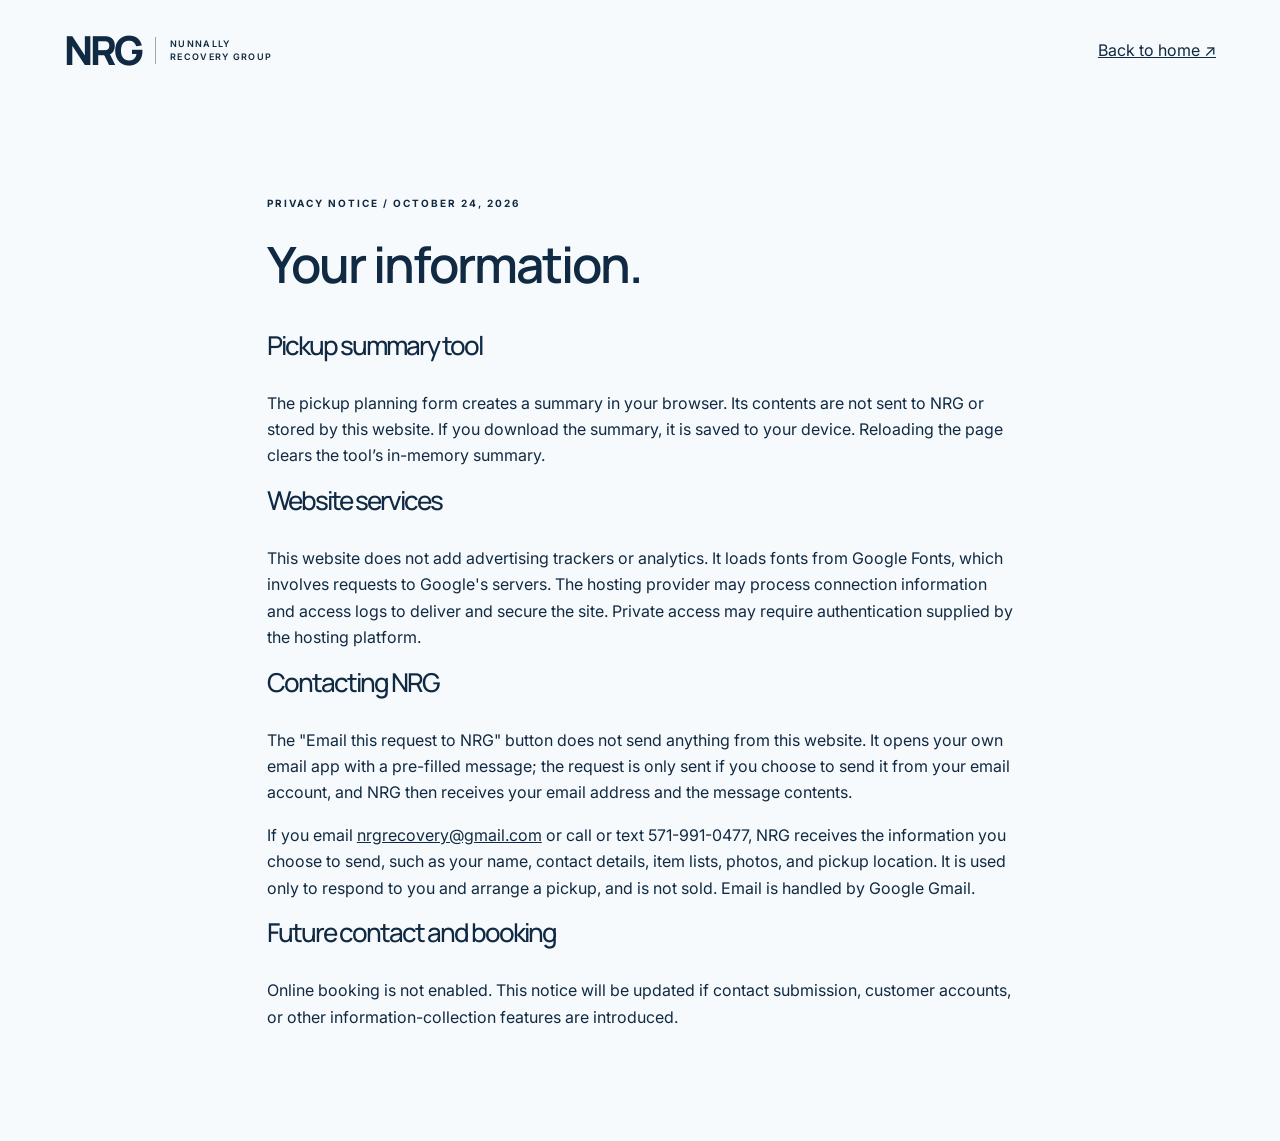
==== privacy.html @ 86917fc9 "Add the NRG static website. Extract the approved pages, styles, script, and favicon into the reposit" ====
<!doctype html><html lang="en"><head><meta charset="utf-8"><meta name="viewport" content="width=device-width,initial-scale=1"><title>Privacy | NRG</title><meta name="description" content="Privacy information for the NRG website and local pickup summary tool."><link rel="stylesheet" href="styles.css"><link rel="icon" href="assets/favicon.svg"></head><body><header><a class="logo" href="index.html">NRG<span>NUNNALLY<br>RECOVERY GROUP</span></a><a href="index.html">Back to home ↗</a></header><main class="section" style="max-width:900px;margin:auto"><p class="eyebrow">PRIVACY NOTICE / OCTOBER 24, 2026</p><h1 style="font-size:50px;letter-spacing:-2px">Your information.</h1><h2 style="font-size:26px;margin-top:40px">Pickup summary tool</h2><p>The pickup planning form creates a summary in your browser. Its contents are not sent to NRG or stored by this website. If you download the summary, it is saved to your device. Reloading the page clears the tool’s in-memory summary.</p><h2 style="font-size:26px">Website services</h2><p>This website does not add advertising trackers or analytics. It loads fonts from Google Fonts, which involves requests to Google's servers. The hosting provider may process connection information and access logs to deliver and secure the site. Private access may require authentication supplied by the hosting platform.</p><h2 style="font-size:26px">Contacting NRG</h2><p>The "Email this request to NRG" button does not send anything from this website. It opens your own email app with a pre-filled message; the request is only sent if you choose to send it from your email account, and NRG then receives your email address and the message contents.</p><p>If you email <a href="mailto:nrgrecovery@gmail.com">nrgrecovery@gmail.com</a> or call or text 571-991-0477, NRG receives the information you choose to send, such as your name, contact details, item lists, photos, and pickup location. It is used only to respond to you and arrange a pickup, and is not sold. Email is handled by Google Gmail.</p><h2 style="font-size:26px">Future contact and booking</h2><p>Online booking is not enabled. This notice will be updated if contact submission, customer accounts, or other information-collection features are introduced.</p></main></body></html>
---- styles.css ----
@import url('https://fonts.googleapis.com/css2?family=Inter:wght@400;500;600;700&family=Manrope:wght@400;500;600;700;800&display=swap');
:root{--navy:#102a43;--blue:#89cff0;--paper:#f7fafc;--muted:#52606d;--line:#d6e1e8}*{box-sizing:border-box}html{scroll-behavior:smooth;scroll-padding-top:100px}body{margin:0;background:var(--paper);color:var(--navy);font:16px/1.65 Inter,Arial,sans-serif}h1,h2,h3,.logo{font-family:Manrope,Arial,sans-serif}a{color:inherit}header{height:100px;display:flex;align-items:center;justify-content:space-between;padding:0 5%;background:var(--paper)}.logo{display:flex;gap:14px;align-items:center;text-decoration:none;font-size:40px;font-weight:800;letter-spacing:-3px;line-height:1}.logo span{font:600 9px/1.5 Inter,Arial,sans-serif;letter-spacing:1.3px;border-left:1px solid #97a9b8;padding-left:14px}nav{display:flex;gap:28px}nav a{text-decoration:none;font-size:13px;font-weight:600}.button{display:inline-flex;align-items:center;justify-content:space-between;gap:35px;padding:17px 24px;background:var(--navy);color:white;text-decoration:none;border:0;border-radius:3px;font:600 14px Inter,Arial;cursor:pointer}.small{padding:13px 18px}.button span{font-size:22px}.light{background:var(--blue);color:var(--navy)}.hero{display:grid;grid-template-columns:1.1fr 1fr;background:var(--navy);color:white;min-height:650px;overflow:hidden}.hero-copy{padding:75px 0 40px 9%}.eyebrow{font-size:10px;font-weight:700;letter-spacing:2px;margin:0 0 26px}.hero .eyebrow{color:var(--blue)}.dot{display:inline-block;width:7px;height:7px;border-radius:50%;background:var(--blue);margin-right:9px}h1{font-size:clamp(54px,6.5vw,100px);line-height:1.04;letter-spacing:-5px;font-weight:600;margin:0 0 28px}h1 em{font-style:normal;color:var(--blue)}.intro{font-size:17px;line-height:1.8;max-width:490px}.hero .intro{color:#c7d9e6;margin-bottom:30px}.hero-foot{font-size:9px;letter-spacing:2px;color:#c7d9e6;margin-top:62px}.hero-foot span{margin:0 18px;color:var(--blue)}.hero-art{position:relative;min-height:600px;background:radial-gradient(ellipse at center,#24557855,transparent 65%);overflow:hidden}.orbit{position:absolute;border:1px solid #89cff055;border-radius:50%;left:50%;top:46%;transform:translate(-50%,-50%) rotate(-32deg);width:86%;height:60%}.two{transform:translate(-50%,-50%) rotate(32deg)}.three{width:58%;height:85%;transform:translate(-50%,-50%) rotate(0deg)}.art-center{position:absolute;left:50%;top:46%;transform:translate(-50%,-50%);font:800 clamp(70px,9vw,140px) Manrope,Arial;letter-spacing:-10px;color:var(--blue)}.art-center span{display:block;text-align:center;font:9px Inter;letter-spacing:3px}.orbit-label{position:absolute;font-size:9px;letter-spacing:1.5px;background:var(--navy);padding:10px;border:1px solid #89cff044}.label-a{top:17%;left:12%}.label-b{right:5%;top:50%}.label-c{bottom:18%;left:15%}.art-caption{position:absolute;bottom:28px;right:30px;color:#89cff0aa;font-size:9px;letter-spacing:2px}.ticker{display:flex;align-items:center;justify-content:space-between;gap:20px;padding:23px 5%;background:var(--blue);font-size:12px;font-weight:600}.ticker b{font-size:22px}.section{padding:95px 6%}.section-head{display:grid;grid-template-columns:.65fr 1.4fr 1fr;gap:35px;align-items:start}.section-head p:last-child{font-size:14px;color:var(--muted);max-width:340px}h2{font-size:clamp(32px,3.5vw,50px);font-weight:500;letter-spacing:-2px;line-height:1.16;margin:0 0 30px}h3{font-size:22px;letter-spacing:-.6px;line-height:1.3;margin:18px 0 14px}.services{display:grid;grid-template-columns:repeat(3,1fr);margin-top:40px;border-top:1px solid var(--line);border-bottom:1px solid var(--line)}.services article{padding:35px 30px 30px;border-right:1px solid var(--line)}.services article:first-child{padding-left:0}.services article:last-child{border:0}.service-top{height:80px;display:flex;justify-content:space-between;align-items:start}.service-top>span:first-child{font-size:12px}.service-top svg{width:65px;fill:none;stroke:var(--navy);stroke-width:2}.services p,.services li{font-size:14px;color:var(--muted)}.services ul{padding-left:16px;margin:24px 0}.services li{margin:8px 0}.services a,.text-link{font-size:13px;font-weight:700;text-underline-offset:6px}.badge{font-size:8px;letter-spacing:1px;border:1px solid #b4c8d5;border-radius:20px;padding:5px 9px}.future{background:#eaf5fb66}.services .note{font-size:12px}.approach{background:#eaf5fb;display:grid;grid-template-columns:1fr 1fr;gap:10%}.steps{list-style:none;padding:0;margin:0}.steps li{display:flex;gap:25px;padding:0 0 27px;margin-bottom:27px;border-bottom:1px solid #c1d6e3}.steps li:last-child{margin-bottom:0}.steps span{font-size:12px;padding-top:4px}.steps h3{margin:0 0 10px}.steps p{font-size:14px;color:var(--muted);margin:0}.areas{display:grid;grid-template-columns:1fr 1fr;gap:10%}.areas>div>p:last-child{max-width:470px;color:var(--muted)}.locations article{padding:25px 0;border-top:1px solid var(--line)}.locations span{font-size:10px;letter-spacing:2px}.locations p{font-size:14px;color:var(--muted)}.faq{padding-top:0;max-width:1000px;margin:auto}details{padding:21px 0;border-top:1px solid var(--line)}summary{font-weight:600;cursor:pointer}details p{color:var(--muted);font-size:14px;max-width:750px}.request{background:var(--navy);color:white;display:grid;grid-template-columns:1fr 1.2fr;gap:10%}.request .eyebrow{color:var(--blue)}.request h2{font-size:clamp(42px,5vw,70px)}.request p{color:#c4d8e5}.availability{font-size:13px;max-width:350px;margin-top:30px}form label{display:block;font-size:12px;color:#d8e7f0;margin-bottom:20px}input,select,textarea{width:100%;padding:14px;margin-top:8px;border:1px solid #506779;border-radius:3px;background:#1a364e;color:white;font:14px Inter,Arial}input::placeholder,textarea::placeholder{color:#a5bac9}textarea{min-height:110px;resize:vertical}.form-row{display:grid;grid-template-columns:1fr 1fr;gap:18px}.form-note{font-size:11px}pre{white-space:pre-wrap;overflow-wrap:anywhere;font:14px/1.6 Inter,Arial;background:#1a364e;padding:20px}#result{border-top:1px solid #506779;margin-top:30px}footer{padding:40px 5%;display:flex;align-items:center;gap:30px;justify-content:space-between}footer p,footer a:not(.logo),footer small{font-size:11px}a:hover{opacity:.8}button:hover{filter:brightness(1.1)}:focus-visible{outline:3px solid #2b8bbb;outline-offset:5px}.skip{position:absolute;top:-100px}.skip:focus{top:0;background:white;padding:15px;z-index:20}@media(max-width:900px){header{height:auto;padding:24px 5%;flex-wrap:wrap;gap:20px}nav{order:3;width:100%;justify-content:space-between;gap:10px}.hero{grid-template-columns:1fr}.hero-copy{padding:60px 6% 20px}.hero-art{min-height:350px}.hero-foot{margin-top:35px}.art-center{font-size:100px}.section-head{grid-template-columns:1fr}.section-head>*{margin:0}.section-head{gap:20px}.services{grid-template-columns:1fr}.services article,.services article:first-child{padding:28px 20px;border-right:0;border-bottom:1px solid var(--line)}.service-top{height:60px}.approach,.areas,.request{grid-template-columns:1fr;gap:40px}.section{padding:60px 6%}.ticker{flex-wrap:wrap;justify-content:center}.ticker span{font-size:10px}.ticker b:last-of-type{display:none}footer{flex-wrap:wrap}.hero-copy h1{letter-spacing:-3px}.form-row{grid-template-columns:1fr;gap:0}.faq{padding-top:0}}@media(prefers-reduced-motion:reduce){html{scroll-behavior:auto}}
.availability a{color:var(--blue)}
#contact h3 a{color:inherit;text-decoration-color:var(--blue);text-underline-offset:4px;word-break:break-word}
footer a[href^="mailto"]{word-break:break-word}
.result-actions{display:flex;flex-wrap:wrap;gap:12px;margin-top:16px}
.button.secondary{background:transparent;color:white;border:1px solid var(--blue)}
.form-note a,#result p a{color:var(--blue)}
#result a.button.light{color:var(--navy)}
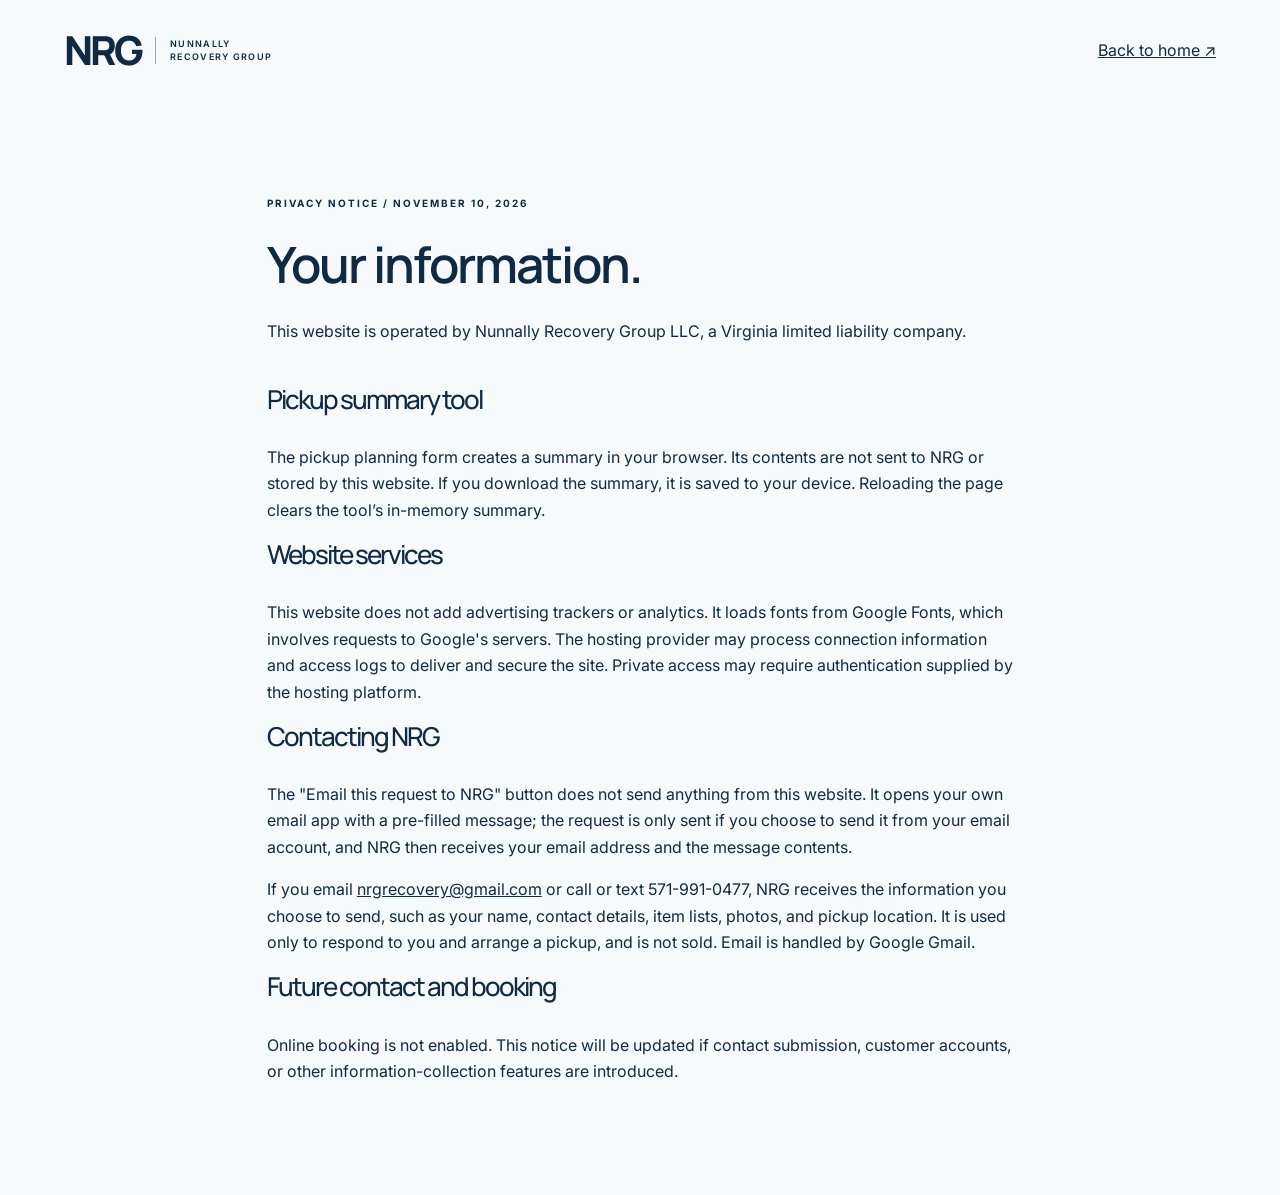
==== commit 8bd5bb5e: "Add the LLC legal name and a social preview image. Name the company Nunnally Recovery Group LLC in t" ====
--- a/privacy.html
+++ b/privacy.html
@@ -1 +1 @@
-<!doctype html><html lang="en"><head><meta charset="utf-8"><meta name="viewport" content="width=device-width,initial-scale=1"><title>Privacy | NRG</title><meta name="description" content="Privacy information for the NRG website and local pickup summary tool."><link rel="stylesheet" href="styles.css"><link rel="icon" href="assets/favicon.svg"></head><body><header><a class="logo" href="index.html">NRG<span>NUNNALLY<br>RECOVERY GROUP</span></a><a href="index.html">Back to home ↗</a></header><main class="section" style="max-width:900px;margin:auto"><p class="eyebrow">PRIVACY NOTICE / OCTOBER 24, 2026</p><h1 style="font-size:50px;letter-spacing:-2px">Your information.</h1><h2 style="font-size:26px;margin-top:40px">Pickup summary tool</h2><p>The pickup planning form creates a summary in your browser. Its contents are not sent to NRG or stored by this website. If you download the summary, it is saved to your device. Reloading the page clears the tool’s in-memory summary.</p><h2 style="font-size:26px">Website services</h2><p>This website does not add advertising trackers or analytics. It loads fonts from Google Fonts, which involves requests to Google's servers. The hosting provider may process connection information and access logs to deliver and secure the site. Private access may require authentication supplied by the hosting platform.</p><h2 style="font-size:26px">Contacting NRG</h2><p>The "Email this request to NRG" button does not send anything from this website. It opens your own email app with a pre-filled message; the request is only sent if you choose to send it from your email account, and NRG then receives your email address and the message contents.</p><p>If you email <a href="mailto:nrgrecovery@gmail.com">nrgrecovery@gmail.com</a> or call or text 571-991-0477, NRG receives the information you choose to send, such as your name, contact details, item lists, photos, and pickup location. It is used only to respond to you and arrange a pickup, and is not sold. Email is handled by Google Gmail.</p><h2 style="font-size:26px">Future contact and booking</h2><p>Online booking is not enabled. This notice will be updated if contact submission, customer accounts, or other information-collection features are introduced.</p></main></body></html>
+<!doctype html><html lang="en"><head><meta charset="utf-8"><meta name="viewport" content="width=device-width,initial-scale=1"><title>Privacy | Nunnally Recovery Group LLC</title><meta name="description" content="Privacy information for the Nunnally Recovery Group LLC website and local pickup summary tool."><link rel="canonical" href="https://jaylennunnally.github.io/NRGrecoverygroup/privacy.html"><meta property="og:type" content="website"><meta property="og:site_name" content="Nunnally Recovery Group LLC"><meta property="og:title" content="Privacy | Nunnally Recovery Group LLC"><meta property="og:description" content="Privacy information for the Nunnally Recovery Group LLC website and local pickup summary tool."><meta property="og:url" content="https://jaylennunnally.github.io/NRGrecoverygroup/privacy.html"><meta property="og:image" content="https://jaylennunnally.github.io/NRGrecoverygroup/assets/og-preview.png"><meta property="og:image:type" content="image/png"><meta property="og:image:width" content="1200"><meta property="og:image:height" content="630"><meta property="og:image:alt" content="Nunnally Recovery Group LLC. Recover More. Waste Less."><meta property="og:locale" content="en_US"><meta name="twitter:card" content="summary_large_image"><meta name="twitter:title" content="Privacy | Nunnally Recovery Group LLC"><meta name="twitter:description" content="Privacy information for the Nunnally Recovery Group LLC website and local pickup summary tool."><meta name="twitter:image" content="https://jaylennunnally.github.io/NRGrecoverygroup/assets/og-preview.png"><meta name="twitter:image:alt" content="Nunnally Recovery Group LLC. Recover More. Waste Less."><link rel="stylesheet" href="styles.css"><link rel="icon" href="assets/favicon.svg"></head><body><header><a class="logo" href="index.html">NRG<span>NUNNALLY<br>RECOVERY GROUP</span></a><a href="index.html">Back to home ↗</a></header><main class="section" style="max-width:900px;margin:auto"><p class="eyebrow">PRIVACY NOTICE / NOVEMBER 10, 2026</p><h1 style="font-size:50px;letter-spacing:-2px">Your information.</h1><p>This website is operated by Nunnally Recovery Group LLC, a Virginia limited liability company.</p><h2 style="font-size:26px;margin-top:40px">Pickup summary tool</h2><p>The pickup planning form creates a summary in your browser. Its contents are not sent to NRG or stored by this website. If you download the summary, it is saved to your device. Reloading the page clears the tool’s in-memory summary.</p><h2 style="font-size:26px">Website services</h2><p>This website does not add advertising trackers or analytics. It loads fonts from Google Fonts, which involves requests to Google's servers. The hosting provider may process connection information and access logs to deliver and secure the site. Private access may require authentication supplied by the hosting platform.</p><h2 style="font-size:26px">Contacting NRG</h2><p>The "Email this request to NRG" button does not send anything from this website. It opens your own email app with a pre-filled message; the request is only sent if you choose to send it from your email account, and NRG then receives your email address and the message contents.</p><p>If you email <a href="mailto:nrgrecovery@gmail.com">nrgrecovery@gmail.com</a> or call or text 571-991-0477, NRG receives the information you choose to send, such as your name, contact details, item lists, photos, and pickup location. It is used only to respond to you and arrange a pickup, and is not sold. Email is handled by Google Gmail.</p><h2 style="font-size:26px">Future contact and booking</h2><p>Online booking is not enabled. This notice will be updated if contact submission, customer accounts, or other information-collection features are introduced.</p></main></body></html>
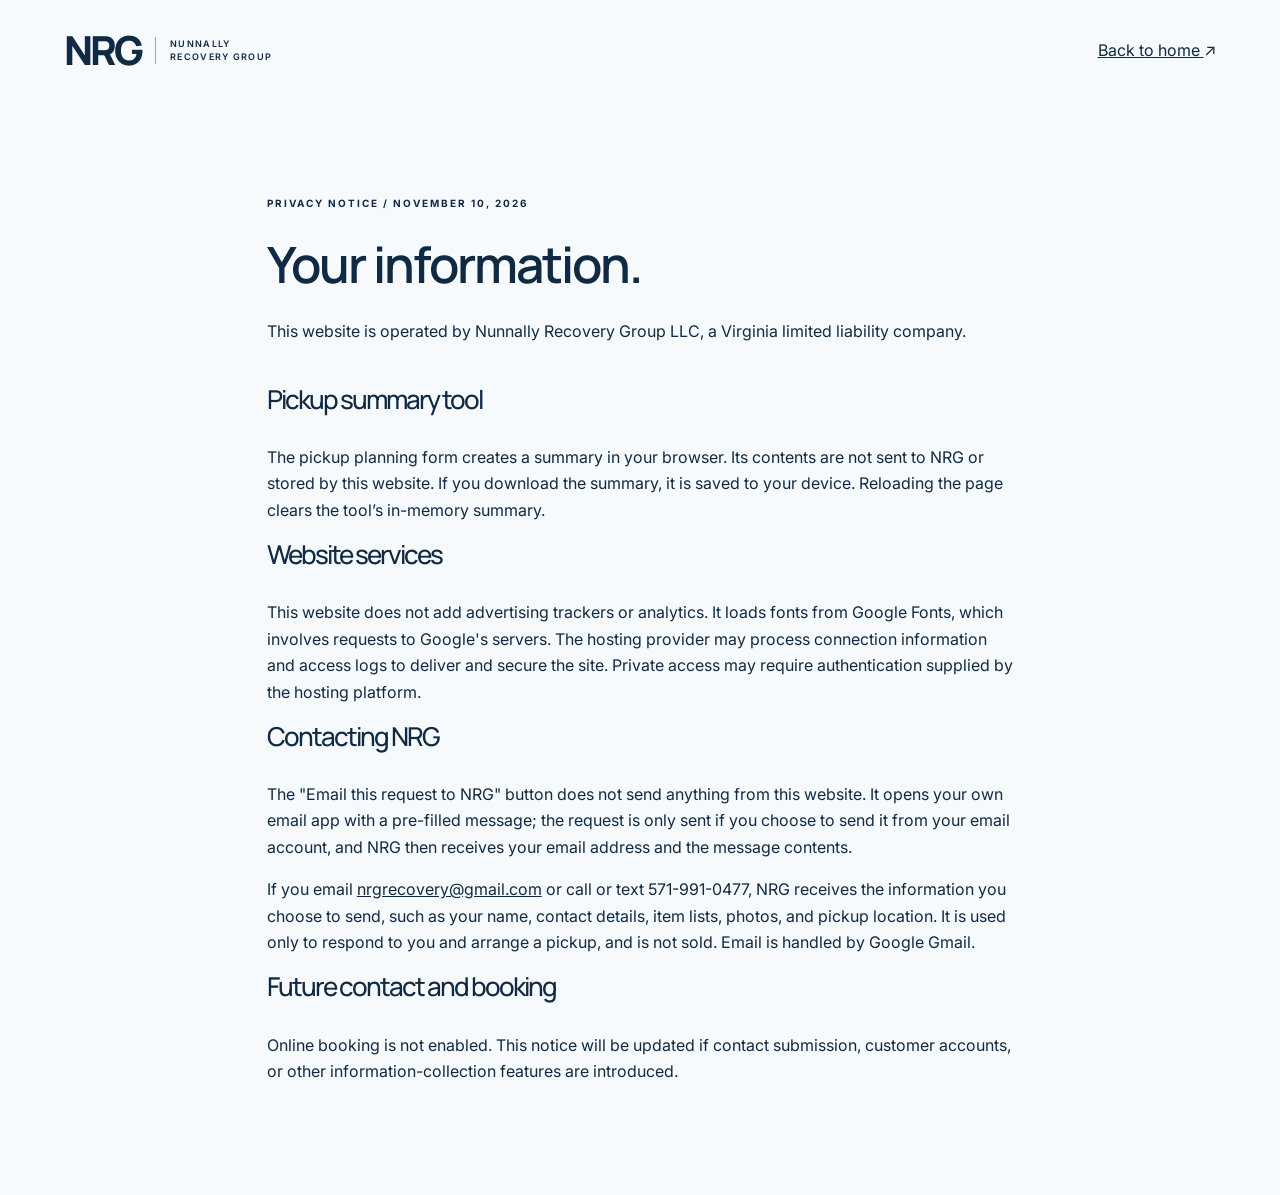
==== commit ad4cec1d: "Replace emoji-prone arrows with drawn icons. iOS shows the northeast and down arrows as Apple emoji." ====
--- a/privacy.html
+++ b/privacy.html
@@ -1 +1 @@
-<!doctype html><html lang="en"><head><meta charset="utf-8"><meta name="viewport" content="width=device-width,initial-scale=1"><title>Privacy | Nunnally Recovery Group LLC</title><meta name="description" content="Privacy information for the Nunnally Recovery Group LLC website and local pickup summary tool."><link rel="canonical" href="https://jaylennunnally.github.io/NRGrecoverygroup/privacy.html"><meta property="og:type" content="website"><meta property="og:site_name" content="Nunnally Recovery Group LLC"><meta property="og:title" content="Privacy | Nunnally Recovery Group LLC"><meta property="og:description" content="Privacy information for the Nunnally Recovery Group LLC website and local pickup summary tool."><meta property="og:url" content="https://jaylennunnally.github.io/NRGrecoverygroup/privacy.html"><meta property="og:image" content="https://jaylennunnally.github.io/NRGrecoverygroup/assets/og-preview.png"><meta property="og:image:type" content="image/png"><meta property="og:image:width" content="1200"><meta property="og:image:height" content="630"><meta property="og:image:alt" content="Nunnally Recovery Group LLC. Recover More. Waste Less."><meta property="og:locale" content="en_US"><meta name="twitter:card" content="summary_large_image"><meta name="twitter:title" content="Privacy | Nunnally Recovery Group LLC"><meta name="twitter:description" content="Privacy information for the Nunnally Recovery Group LLC website and local pickup summary tool."><meta name="twitter:image" content="https://jaylennunnally.github.io/NRGrecoverygroup/assets/og-preview.png"><meta name="twitter:image:alt" content="Nunnally Recovery Group LLC. Recover More. Waste Less."><link rel="stylesheet" href="styles.css"><link rel="icon" href="assets/favicon.svg"></head><body><header><a class="logo" href="index.html">NRG<span>NUNNALLY<br>RECOVERY GROUP</span></a><a href="index.html">Back to home ↗</a></header><main class="section" style="max-width:900px;margin:auto"><p class="eyebrow">PRIVACY NOTICE / NOVEMBER 10, 2026</p><h1 style="font-size:50px;letter-spacing:-2px">Your information.</h1><p>This website is operated by Nunnally Recovery Group LLC, a Virginia limited liability company.</p><h2 style="font-size:26px;margin-top:40px">Pickup summary tool</h2><p>The pickup planning form creates a summary in your browser. Its contents are not sent to NRG or stored by this website. If you download the summary, it is saved to your device. Reloading the page clears the tool’s in-memory summary.</p><h2 style="font-size:26px">Website services</h2><p>This website does not add advertising trackers or analytics. It loads fonts from Google Fonts, which involves requests to Google's servers. The hosting provider may process connection information and access logs to deliver and secure the site. Private access may require authentication supplied by the hosting platform.</p><h2 style="font-size:26px">Contacting NRG</h2><p>The "Email this request to NRG" button does not send anything from this website. It opens your own email app with a pre-filled message; the request is only sent if you choose to send it from your email account, and NRG then receives your email address and the message contents.</p><p>If you email <a href="mailto:nrgrecovery@gmail.com">nrgrecovery@gmail.com</a> or call or text 571-991-0477, NRG receives the information you choose to send, such as your name, contact details, item lists, photos, and pickup location. It is used only to respond to you and arrange a pickup, and is not sold. Email is handled by Google Gmail.</p><h2 style="font-size:26px">Future contact and booking</h2><p>Online booking is not enabled. This notice will be updated if contact submission, customer accounts, or other information-collection features are introduced.</p></main></body></html>
+<!doctype html><html lang="en"><head><meta charset="utf-8"><meta name="viewport" content="width=device-width,initial-scale=1"><title>Privacy | Nunnally Recovery Group LLC</title><meta name="description" content="Privacy information for the Nunnally Recovery Group LLC website and local pickup summary tool."><link rel="canonical" href="https://jaylennunnally.github.io/NRGrecoverygroup/privacy.html"><meta property="og:type" content="website"><meta property="og:site_name" content="Nunnally Recovery Group LLC"><meta property="og:title" content="Privacy | Nunnally Recovery Group LLC"><meta property="og:description" content="Privacy information for the Nunnally Recovery Group LLC website and local pickup summary tool."><meta property="og:url" content="https://jaylennunnally.github.io/NRGrecoverygroup/privacy.html"><meta property="og:image" content="https://jaylennunnally.github.io/NRGrecoverygroup/assets/og-preview.png"><meta property="og:image:type" content="image/png"><meta property="og:image:width" content="1200"><meta property="og:image:height" content="630"><meta property="og:image:alt" content="Nunnally Recovery Group LLC. Recover More. Waste Less."><meta property="og:locale" content="en_US"><meta name="twitter:card" content="summary_large_image"><meta name="twitter:title" content="Privacy | Nunnally Recovery Group LLC"><meta name="twitter:description" content="Privacy information for the Nunnally Recovery Group LLC website and local pickup summary tool."><meta name="twitter:image" content="https://jaylennunnally.github.io/NRGrecoverygroup/assets/og-preview.png"><meta name="twitter:image:alt" content="Nunnally Recovery Group LLC. Recover More. Waste Less."><link rel="stylesheet" href="styles.css"><link rel="icon" href="assets/favicon.svg"></head><body><header><a class="logo" href="index.html">NRG<span>NUNNALLY<br>RECOVERY GROUP</span></a><a href="index.html">Back to home <svg class="icon" width="0.7754em" height="1em" viewBox="0 0 1588 2048" aria-hidden="true"><g transform="translate(0 1984) scale(1 -1)"><path fill="currentColor" d="M1338 196H1172V494Q1172 583 1179.5 693.0Q1187 803 1198 896Q1167 851 1134.5 808.0Q1102 765 1064 727L339 1L221 119L947 844Q985 882 1028.0 914.5Q1071 947 1116 978Q1023 967 913.0 959.5Q803 952 714 952H416V1118H1338Z"/></g></svg></a></header><main class="section" style="max-width:900px;margin:auto"><p class="eyebrow">PRIVACY NOTICE / NOVEMBER 10, 2026</p><h1 style="font-size:50px;letter-spacing:-2px">Your information.</h1><p>This website is operated by Nunnally Recovery Group LLC, a Virginia limited liability company.</p><h2 style="font-size:26px;margin-top:40px">Pickup summary tool</h2><p>The pickup planning form creates a summary in your browser. Its contents are not sent to NRG or stored by this website. If you download the summary, it is saved to your device. Reloading the page clears the tool’s in-memory summary.</p><h2 style="font-size:26px">Website services</h2><p>This website does not add advertising trackers or analytics. It loads fonts from Google Fonts, which involves requests to Google's servers. The hosting provider may process connection information and access logs to deliver and secure the site. Private access may require authentication supplied by the hosting platform.</p><h2 style="font-size:26px">Contacting NRG</h2><p>The "Email this request to NRG" button does not send anything from this website. It opens your own email app with a pre-filled message; the request is only sent if you choose to send it from your email account, and NRG then receives your email address and the message contents.</p><p>If you email <a href="mailto:nrgrecovery@gmail.com">nrgrecovery@gmail.com</a> or call or text 571-991-0477, NRG receives the information you choose to send, such as your name, contact details, item lists, photos, and pickup location. It is used only to respond to you and arrange a pickup, and is not sold. Email is handled by Google Gmail.</p><h2 style="font-size:26px">Future contact and booking</h2><p>Online booking is not enabled. This notice will be updated if contact submission, customer accounts, or other information-collection features are introduced.</p></main></body></html>
--- a/styles.css
+++ b/styles.css
@@ -1,5 +1,5 @@
 @import url('https://fonts.googleapis.com/css2?family=Inter:wght@400;500;600;700&family=Manrope:wght@400;500;600;700;800&display=swap');
-:root{--navy:#102a43;--blue:#89cff0;--paper:#f7fafc;--muted:#52606d;--line:#d6e1e8}*{box-sizing:border-box}html{scroll-behavior:smooth;scroll-padding-top:100px}body{margin:0;background:var(--paper);color:var(--navy);font:16px/1.65 Inter,Arial,sans-serif}h1,h2,h3,.logo{font-family:Manrope,Arial,sans-serif}a{color:inherit}header{height:100px;display:flex;align-items:center;justify-content:space-between;padding:0 5%;background:var(--paper)}.logo{display:flex;gap:14px;align-items:center;text-decoration:none;font-size:40px;font-weight:800;letter-spacing:-3px;line-height:1}.logo span{font:600 9px/1.5 Inter,Arial,sans-serif;letter-spacing:1.3px;border-left:1px solid #97a9b8;padding-left:14px}nav{display:flex;gap:28px}nav a{text-decoration:none;font-size:13px;font-weight:600}.button{display:inline-flex;align-items:center;justify-content:space-between;gap:35px;padding:17px 24px;background:var(--navy);color:white;text-decoration:none;border:0;border-radius:3px;font:600 14px Inter,Arial;cursor:pointer}.small{padding:13px 18px}.button span{font-size:22px}.light{background:var(--blue);color:var(--navy)}.hero{display:grid;grid-template-columns:1.1fr 1fr;background:var(--navy);color:white;min-height:650px;overflow:hidden}.hero-copy{padding:75px 0 40px 9%}.eyebrow{font-size:10px;font-weight:700;letter-spacing:2px;margin:0 0 26px}.hero .eyebrow{color:var(--blue)}.dot{display:inline-block;width:7px;height:7px;border-radius:50%;background:var(--blue);margin-right:9px}h1{font-size:clamp(54px,6.5vw,100px);line-height:1.04;letter-spacing:-5px;font-weight:600;margin:0 0 28px}h1 em{font-style:normal;color:var(--blue)}.intro{font-size:17px;line-height:1.8;max-width:490px}.hero .intro{color:#c7d9e6;margin-bottom:30px}.hero-foot{font-size:9px;letter-spacing:2px;color:#c7d9e6;margin-top:62px}.hero-foot span{margin:0 18px;color:var(--blue)}.hero-art{position:relative;min-height:600px;background:radial-gradient(ellipse at center,#24557855,transparent 65%);overflow:hidden}.orbit{position:absolute;border:1px solid #89cff055;border-radius:50%;left:50%;top:46%;transform:translate(-50%,-50%) rotate(-32deg);width:86%;height:60%}.two{transform:translate(-50%,-50%) rotate(32deg)}.three{width:58%;height:85%;transform:translate(-50%,-50%) rotate(0deg)}.art-center{position:absolute;left:50%;top:46%;transform:translate(-50%,-50%);font:800 clamp(70px,9vw,140px) Manrope,Arial;letter-spacing:-10px;color:var(--blue)}.art-center span{display:block;text-align:center;font:9px Inter;letter-spacing:3px}.orbit-label{position:absolute;font-size:9px;letter-spacing:1.5px;background:var(--navy);padding:10px;border:1px solid #89cff044}.label-a{top:17%;left:12%}.label-b{right:5%;top:50%}.label-c{bottom:18%;left:15%}.art-caption{position:absolute;bottom:28px;right:30px;color:#89cff0aa;font-size:9px;letter-spacing:2px}.ticker{display:flex;align-items:center;justify-content:space-between;gap:20px;padding:23px 5%;background:var(--blue);font-size:12px;font-weight:600}.ticker b{font-size:22px}.section{padding:95px 6%}.section-head{display:grid;grid-template-columns:.65fr 1.4fr 1fr;gap:35px;align-items:start}.section-head p:last-child{font-size:14px;color:var(--muted);max-width:340px}h2{font-size:clamp(32px,3.5vw,50px);font-weight:500;letter-spacing:-2px;line-height:1.16;margin:0 0 30px}h3{font-size:22px;letter-spacing:-.6px;line-height:1.3;margin:18px 0 14px}.services{display:grid;grid-template-columns:repeat(3,1fr);margin-top:40px;border-top:1px solid var(--line);border-bottom:1px solid var(--line)}.services article{padding:35px 30px 30px;border-right:1px solid var(--line)}.services article:first-child{padding-left:0}.services article:last-child{border:0}.service-top{height:80px;display:flex;justify-content:space-between;align-items:start}.service-top>span:first-child{font-size:12px}.service-top svg{width:65px;fill:none;stroke:var(--navy);stroke-width:2}.services p,.services li{font-size:14px;color:var(--muted)}.services ul{padding-left:16px;margin:24px 0}.services li{margin:8px 0}.services a,.text-link{font-size:13px;font-weight:700;text-underline-offset:6px}.badge{font-size:8px;letter-spacing:1px;border:1px solid #b4c8d5;border-radius:20px;padding:5px 9px}.future{background:#eaf5fb66}.services .note{font-size:12px}.approach{background:#eaf5fb;display:grid;grid-template-columns:1fr 1fr;gap:10%}.steps{list-style:none;padding:0;margin:0}.steps li{display:flex;gap:25px;padding:0 0 27px;margin-bottom:27px;border-bottom:1px solid #c1d6e3}.steps li:last-child{margin-bottom:0}.steps span{font-size:12px;padding-top:4px}.steps h3{margin:0 0 10px}.steps p{font-size:14px;color:var(--muted);margin:0}.areas{display:grid;grid-template-columns:1fr 1fr;gap:10%}.areas>div>p:last-child{max-width:470px;color:var(--muted)}.locations article{padding:25px 0;border-top:1px solid var(--line)}.locations span{font-size:10px;letter-spacing:2px}.locations p{font-size:14px;color:var(--muted)}.faq{padding-top:0;max-width:1000px;margin:auto}details{padding:21px 0;border-top:1px solid var(--line)}summary{font-weight:600;cursor:pointer}details p{color:var(--muted);font-size:14px;max-width:750px}.request{background:var(--navy);color:white;display:grid;grid-template-columns:1fr 1.2fr;gap:10%}.request .eyebrow{color:var(--blue)}.request h2{font-size:clamp(42px,5vw,70px)}.request p{color:#c4d8e5}.availability{font-size:13px;max-width:350px;margin-top:30px}form label{display:block;font-size:12px;color:#d8e7f0;margin-bottom:20px}input,select,textarea{width:100%;padding:14px;margin-top:8px;border:1px solid #506779;border-radius:3px;background:#1a364e;color:white;font:14px Inter,Arial}input::placeholder,textarea::placeholder{color:#a5bac9}textarea{min-height:110px;resize:vertical}.form-row{display:grid;grid-template-columns:1fr 1fr;gap:18px}.form-note{font-size:11px}pre{white-space:pre-wrap;overflow-wrap:anywhere;font:14px/1.6 Inter,Arial;background:#1a364e;padding:20px}#result{border-top:1px solid #506779;margin-top:30px}footer{padding:40px 5%;display:flex;align-items:center;gap:30px;justify-content:space-between}footer p,footer a:not(.logo),footer small{font-size:11px}a:hover{opacity:.8}button:hover{filter:brightness(1.1)}:focus-visible{outline:3px solid #2b8bbb;outline-offset:5px}.skip{position:absolute;top:-100px}.skip:focus{top:0;background:white;padding:15px;z-index:20}@media(max-width:900px){header{height:auto;padding:24px 5%;flex-wrap:wrap;gap:20px}nav{order:3;width:100%;justify-content:space-between;gap:10px}.hero{grid-template-columns:1fr}.hero-copy{padding:60px 6% 20px}.hero-art{min-height:350px}.hero-foot{margin-top:35px}.art-center{font-size:100px}.section-head{grid-template-columns:1fr}.section-head>*{margin:0}.section-head{gap:20px}.services{grid-template-columns:1fr}.services article,.services article:first-child{padding:28px 20px;border-right:0;border-bottom:1px solid var(--line)}.service-top{height:60px}.approach,.areas,.request{grid-template-columns:1fr;gap:40px}.section{padding:60px 6%}.ticker{flex-wrap:wrap;justify-content:center}.ticker span{font-size:10px}.ticker b:last-of-type{display:none}footer{flex-wrap:wrap}.hero-copy h1{letter-spacing:-3px}.form-row{grid-template-columns:1fr;gap:0}.faq{padding-top:0}}@media(prefers-reduced-motion:reduce){html{scroll-behavior:auto}}
+:root{--navy:#102a43;--blue:#89cff0;--paper:#f7fafc;--muted:#52606d;--line:#d6e1e8}*{box-sizing:border-box}html{scroll-behavior:smooth;scroll-padding-top:100px}body{margin:0;background:var(--paper);color:var(--navy);font:16px/1.65 Inter,Arial,sans-serif}h1,h2,h3,.logo{font-family:Manrope,Arial,sans-serif}a{color:inherit}header{height:100px;display:flex;align-items:center;justify-content:space-between;padding:0 5%;background:var(--paper)}.logo{display:flex;gap:14px;align-items:center;text-decoration:none;font-size:40px;font-weight:800;letter-spacing:-3px;line-height:1}.logo span{font:600 9px/1.5 Inter,Arial,sans-serif;letter-spacing:1.3px;border-left:1px solid #97a9b8;padding-left:14px}nav{display:flex;gap:28px}nav a{text-decoration:none;font-size:13px;font-weight:600}.button{display:inline-flex;align-items:center;justify-content:space-between;gap:35px;padding:17px 24px;background:var(--navy);color:white;text-decoration:none;border:0;border-radius:3px;font:600 14px Inter,Arial;cursor:pointer}.small{padding:13px 18px}.button span.arrow{font-size:22px}.light{background:var(--blue);color:var(--navy)}.hero{display:grid;grid-template-columns:1.1fr 1fr;background:var(--navy);color:white;min-height:650px;overflow:hidden}.hero-copy{padding:75px 0 40px 9%}.eyebrow{font-size:10px;font-weight:700;letter-spacing:2px;margin:0 0 26px}.hero .eyebrow{color:var(--blue)}.dot{display:inline-block;width:7px;height:7px;border-radius:50%;background:var(--blue);margin-right:9px}h1{font-size:clamp(54px,6.5vw,100px);line-height:1.04;letter-spacing:-5px;font-weight:600;margin:0 0 28px}h1 em{font-style:normal;color:var(--blue)}.intro{font-size:17px;line-height:1.8;max-width:490px}.hero .intro{color:#c7d9e6;margin-bottom:30px}.hero-foot{font-size:9px;letter-spacing:2px;color:#c7d9e6;margin-top:62px}.hero-foot span{margin:0 18px;color:var(--blue)}.hero-art{margin:0;position:relative;min-height:600px;background:radial-gradient(ellipse at center,#24557855,transparent 65%);overflow:hidden}.orbit{position:absolute;border:1px solid #89cff055;border-radius:50%;left:50%;top:46%;transform:translate(-50%,-50%) rotate(-32deg);width:86%;height:60%}.two{transform:translate(-50%,-50%) rotate(32deg)}.three{width:58%;height:85%;transform:translate(-50%,-50%) rotate(0deg)}.art-center{position:absolute;left:50%;top:46%;transform:translate(-50%,-50%);font:800 clamp(70px,9vw,140px) Manrope,Arial;letter-spacing:-10px;color:var(--blue)}.art-center span{display:block;text-align:center;font:9px Inter;letter-spacing:3px}.orbit-label{position:absolute;font-size:9px;letter-spacing:1.5px;background:var(--navy);padding:10px;border:1px solid #89cff044}.label-a{top:17%;left:12%}.label-b{right:5%;top:50%}.label-c{bottom:18%;left:15%}.art-caption{position:absolute;bottom:28px;right:30px;color:#89cff0aa;font-size:9px;letter-spacing:2px}.ticker{display:flex;align-items:center;justify-content:space-between;gap:20px;padding:23px 5%;background:var(--blue);font-size:12px;font-weight:600}.ticker b{font-size:22px}.section{padding:95px 6%}.section-head{display:grid;grid-template-columns:.65fr 1.4fr 1fr;gap:35px;align-items:start}.section-head p:last-child{font-size:14px;color:var(--muted);max-width:340px}h2{font-size:clamp(32px,3.5vw,50px);font-weight:500;letter-spacing:-2px;line-height:1.16;margin:0 0 30px}h3{font-size:22px;letter-spacing:-.6px;line-height:1.3;margin:18px 0 14px}.services{display:grid;grid-template-columns:repeat(3,1fr);margin-top:40px;border-top:1px solid var(--line);border-bottom:1px solid var(--line)}.services article{padding:35px 30px 30px;border-right:1px solid var(--line)}.services article:first-child{padding-left:0}.services article:last-child{border:0}.service-top{height:80px;display:flex;justify-content:space-between;align-items:start}.service-top>span:first-child{font-size:12px}.service-top svg{width:65px;fill:none;stroke:var(--navy);stroke-width:2}.services p,.services li{font-size:14px;color:var(--muted)}.services ul{padding-left:16px;margin:24px 0}.services li{margin:8px 0}.services a,.text-link{font-size:13px;font-weight:700;text-underline-offset:6px}.badge{font-size:8px;letter-spacing:1px;border:1px solid #b4c8d5;border-radius:20px;padding:5px 9px}.future{background:#eaf5fb66}.services .note{font-size:12px}.approach{background:#eaf5fb;display:grid;grid-template-columns:1fr 1fr;gap:10%}.steps{list-style:none;padding:0;margin:0}.steps li{display:flex;gap:25px;padding:0 0 27px;margin-bottom:27px;border-bottom:1px solid #c1d6e3}.steps li:last-child{margin-bottom:0}.steps span{font-size:12px;padding-top:4px}.steps h3{margin:0 0 10px}.steps p{font-size:14px;color:var(--muted);margin:0}.areas{display:grid;grid-template-columns:1fr 1fr;gap:10%}.areas>div>p:last-child{max-width:470px;color:var(--muted)}.locations article{padding:25px 0;border-top:1px solid var(--line)}.locations span{font-size:10px;letter-spacing:2px}.locations p{font-size:14px;color:var(--muted)}.faq{padding-top:0;max-width:1000px;margin:auto}details{padding:21px 0;border-top:1px solid var(--line)}summary{font-weight:600;cursor:pointer}details p{color:var(--muted);font-size:14px;max-width:750px}.request{background:var(--navy);color:white;display:grid;grid-template-columns:1fr 1.2fr;gap:10%}.request .eyebrow{color:var(--blue)}.request h2{font-size:clamp(42px,5vw,70px)}.request p{color:#c4d8e5}.availability{font-size:13px;max-width:350px;margin-top:30px}form label{display:block;font-size:12px;color:#d8e7f0;margin-bottom:20px}input,select,textarea{width:100%;padding:14px;margin-top:8px;border:1px solid #506779;border-radius:3px;background:#1a364e;color:white;font:14px Inter,Arial}input::placeholder,textarea::placeholder{color:#a5bac9}textarea{min-height:110px;resize:vertical}.form-row{display:grid;grid-template-columns:1fr 1fr;gap:18px}.form-note{font-size:11px}pre{white-space:pre-wrap;overflow-wrap:anywhere;font:14px/1.6 Inter,Arial;background:#1a364e;padding:20px}#result{border-top:1px solid #506779;margin-top:30px}footer{padding:40px 5%;display:flex;align-items:center;gap:30px;justify-content:space-between}footer p,footer a:not(.logo),footer small{font-size:11px}a:hover{opacity:.8}button:hover{filter:brightness(1.1)}:focus-visible{outline:3px solid #2b8bbb;outline-offset:5px}.skip{position:absolute;top:-100px}.skip:focus{top:0;background:white;padding:15px;z-index:20}@media(max-width:900px){header{height:auto;padding:24px 5%;flex-wrap:wrap;gap:20px}nav{order:3;width:100%;justify-content:space-between;gap:10px}.hero{grid-template-columns:1fr}.hero-copy{padding:60px 6% 20px}.hero-art{min-height:350px}.hero-foot{margin-top:35px}.art-center{font-size:100px}.section-head{grid-template-columns:1fr}.section-head>*{margin:0}.section-head{gap:20px}.services{grid-template-columns:1fr}.services article,.services article:first-child{padding:28px 20px;border-right:0;border-bottom:1px solid var(--line)}.service-top{height:60px}.approach,.areas,.request{grid-template-columns:1fr;gap:40px}.section{padding:60px 6%}.ticker{flex-wrap:wrap;justify-content:center}.ticker span{font-size:10px}.ticker b:last-of-type{display:none}footer{flex-wrap:wrap}.hero-copy h1{letter-spacing:-3px}.form-row{grid-template-columns:1fr;gap:0}.faq{padding-top:0}}@media(prefers-reduced-motion:reduce){html{scroll-behavior:auto}}
 .availability a{color:var(--blue)}
 #contact h3 a{color:inherit;text-decoration-color:var(--blue);text-underline-offset:4px;word-break:break-word}
 footer a[href^="mailto"]{word-break:break-word}
@@ -7,3 +7,4 @@
 .button.secondary{background:transparent;color:white;border:1px solid var(--blue)}
 .form-note a,#result p a{color:var(--blue)}
 #result a.button.light{color:var(--navy)}
+.icon{display:inline-block;height:1em;width:auto;vertical-align:baseline}
